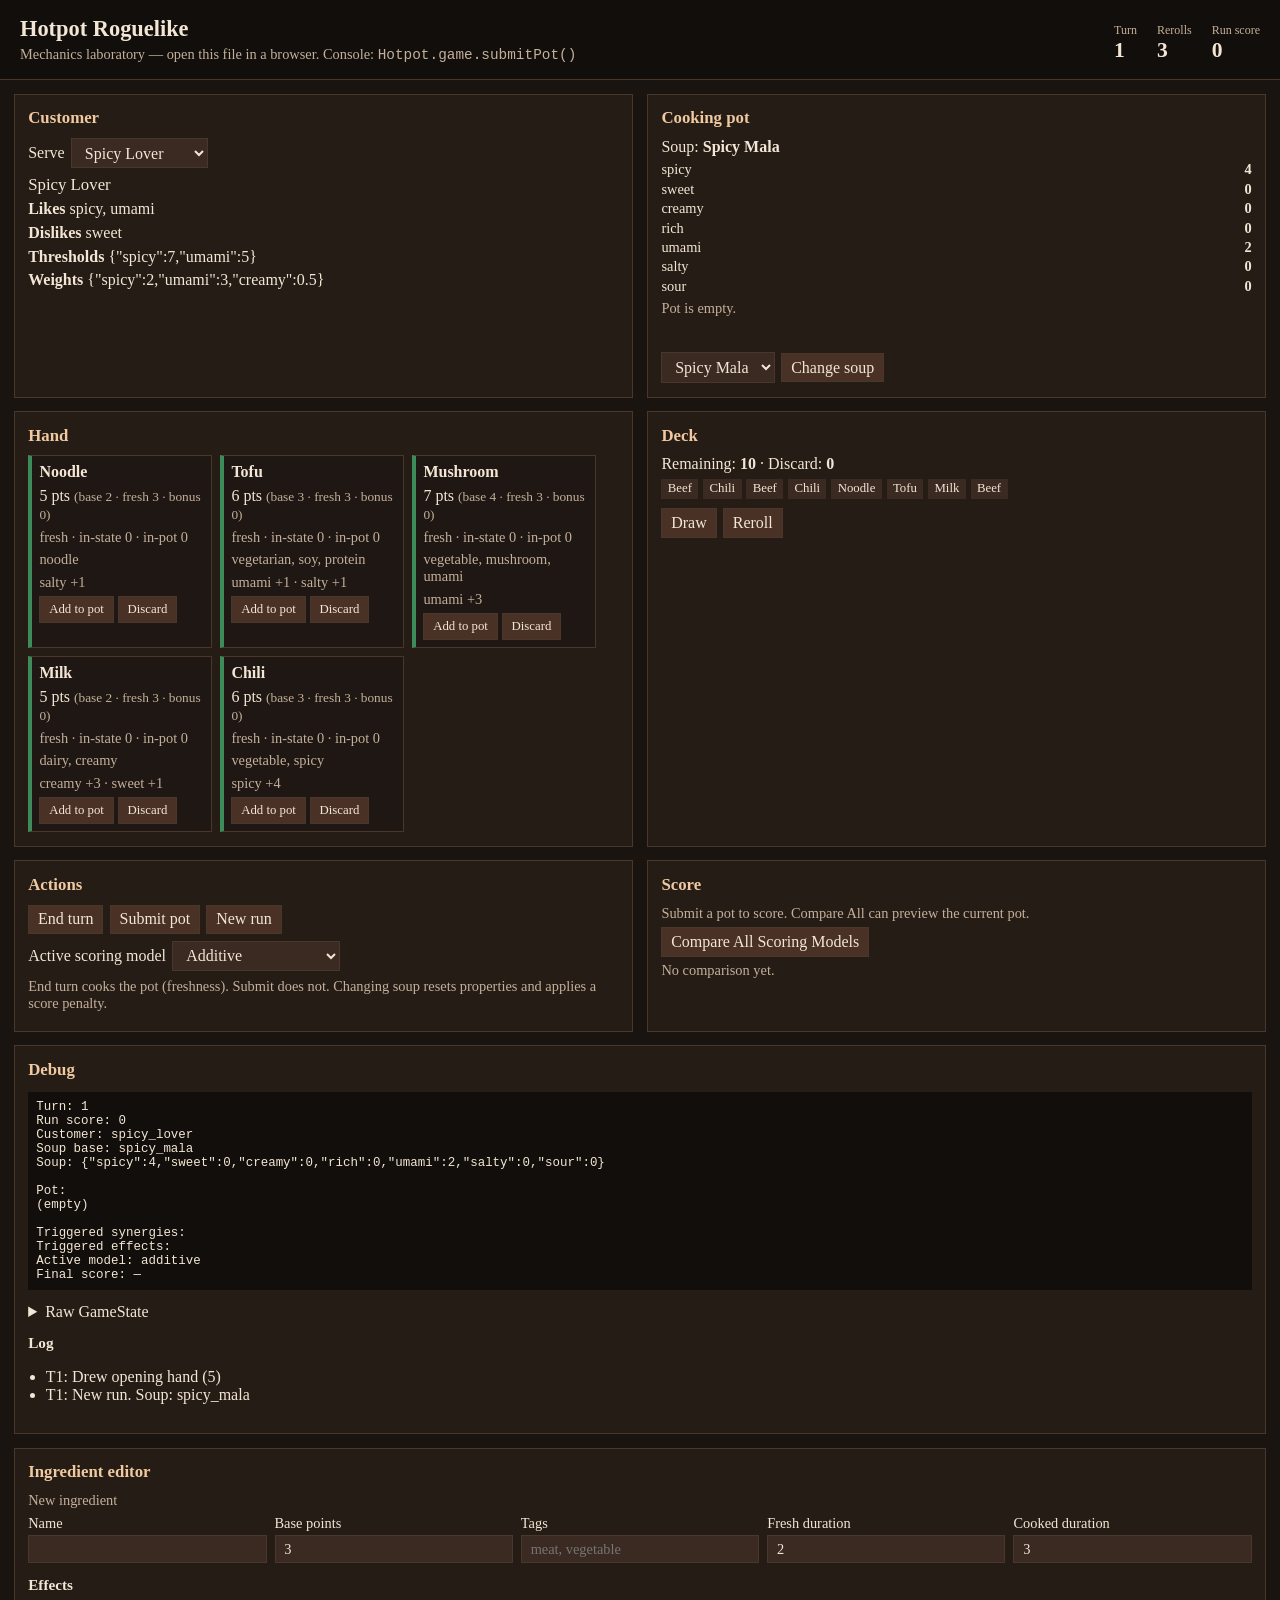
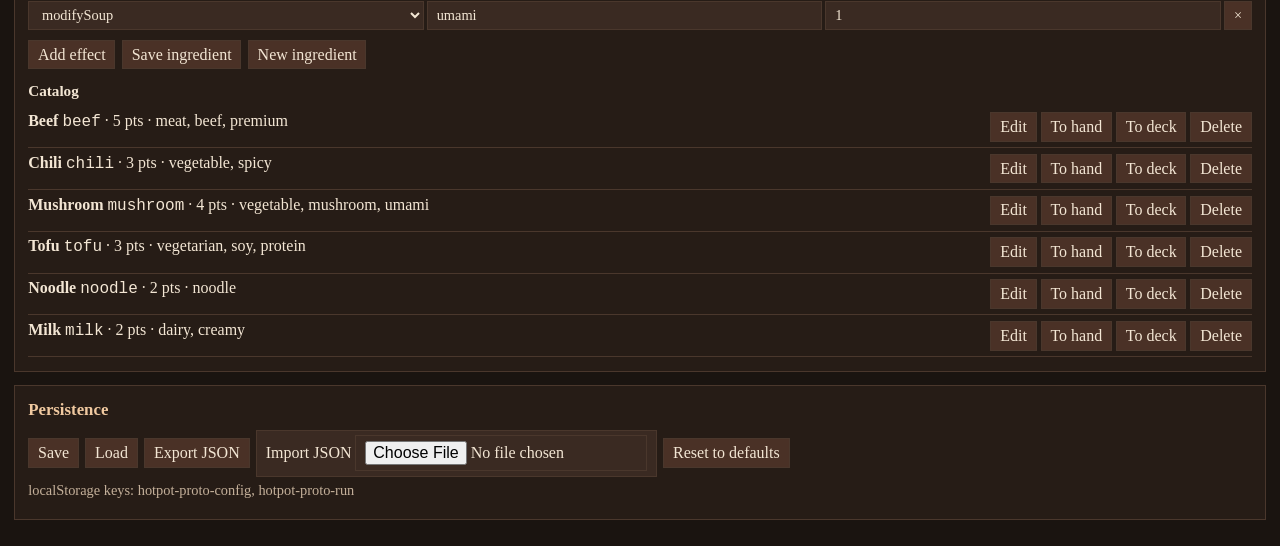
==== index.html @ 22c3cfd8 "Add vanilla HTML/JS hotpot mechanics prototype. Includes scoring, freshness, synergies, editor, and " ====
<!DOCTYPE html>
<html lang="en">
<head>
  <meta charset="UTF-8">
  <meta name="viewport" content="width=device-width, initial-scale=1">
  <title>Hotpot Roguelike — Mechanics Lab</title>
  <link rel="stylesheet" href="css/main.css">
</head>
<body>
  <header class="top">
    <div>
      <h1>Hotpot Roguelike</h1>
      <p class="sub">Mechanics laboratory — open this file in a browser. Console: <code>Hotpot.game.submitPot()</code></p>
    </div>
    <dl class="hud">
      <div><dt>Turn</dt><dd id="hud-turn">1</dd></div>
      <div><dt>Rerolls</dt><dd id="hud-rerolls">3</dd></div>
      <div><dt>Run score</dt><dd id="hud-score">0</dd></div>
    </dl>
  </header>

  <main id="app">
    <section>
      <h2>Customer</h2>
      <label class="inline">Serve
        <select id="customer-select"></select>
      </label>
      <div id="customer-body"></div>
    </section>

    <section>
      <h2>Cooking pot</h2>
      <p>Soup: <strong id="soup-name">—</strong></p>
      <div id="soup-stats" class="stats"></div>
      <div id="pot-cards" class="cards"></div>
      <div class="row">
        <select id="soup-select"></select>
        <button type="button" data-action="change-soup">Change soup</button>
      </div>
    </section>

    <section>
      <h2>Hand</h2>
      <div id="hand-cards" class="cards"></div>
    </section>

    <section>
      <h2>Deck</h2>
      <p>Remaining: <strong id="deck-count">0</strong> · Discard: <strong id="discard-count">0</strong></p>
      <div id="deck-preview" class="chips"></div>
      <div class="row">
        <button type="button" data-action="draw">Draw</button>
        <button type="button" data-action="reroll">Reroll</button>
      </div>
    </section>

    <section>
      <h2>Actions</h2>
      <div class="row">
        <button type="button" data-action="end-turn">End turn</button>
        <button type="button" data-action="submit">Submit pot</button>
        <button type="button" data-action="new-run">New run</button>
      </div>
      <label class="inline">Active scoring model
        <select id="model-select"></select>
      </label>
      <p class="hint">End turn cooks the pot (freshness). Submit does not. Changing soup resets properties and applies a score penalty.</p>
    </section>

    <section>
      <h2>Score</h2>
      <div id="score-body"></div>
      <button type="button" data-action="compare-all">Compare All Scoring Models</button>
      <div id="compare-body"></div>
    </section>

    <section class="wide">
      <h2>Debug</h2>
      <div id="debug-body"></div>
    </section>

    <section class="wide">
      <h2>Ingredient editor</h2>
      <p id="editor-status" class="hint"></p>
      <div class="editor-grid">
        <input id="ing-id" type="hidden">
        <label>Name <input id="ing-name" type="text"></label>
        <label>Base points <input id="ing-points" type="number" value="3"></label>
        <label>Tags <input id="ing-tags" type="text" placeholder="meat, vegetable"></label>
        <label>Fresh duration <input id="ing-fresh" type="number" value="2"></label>
        <label>Cooked duration <input id="ing-cooked" type="number" value="3"></label>
      </div>
      <h3>Effects</h3>
      <div id="effect-rows"></div>
      <div class="row">
        <button type="button" data-action="add-effect">Add effect</button>
        <button type="button" data-action="save-ing">Save ingredient</button>
        <button type="button" data-action="clear-ing">New ingredient</button>
      </div>
      <h3>Catalog</h3>
      <div id="catalog-list"></div>
    </section>

    <section class="wide">
      <h2>Persistence</h2>
      <div class="row">
        <button type="button" data-action="save">Save</button>
        <button type="button" data-action="load">Load</button>
        <button type="button" data-action="export">Export JSON</button>
        <label class="file">Import JSON <input id="import-file" type="file" accept="application/json,.json"></label>
        <button type="button" data-action="reset-data">Reset to defaults</button>
      </div>
      <p id="persist-status" class="hint">localStorage keys: hotpot-proto-config, hotpot-proto-run</p>
    </section>
  </main>

  <script src="js/namespace.js"></script>
  <script src="js/default-config.js"></script>
  <script src="js/config.js"></script>
  <script src="js/state.js"></script>
  <script src="js/freshness.js"></script>
  <script src="js/effects.js"></script>
  <script src="js/synergies.js"></script>
  <script src="js/scoring.js"></script>
  <script src="js/game.js"></script>
  <script src="js/persist.js"></script>
  <script src="js/editor.js"></script>
  <script src="js/ui.js"></script>
  <script src="js/main.js"></script>
</body>
</html>
---- css/main.css ----
:root {
  --bg: #1a1410;
  --panel: #261c16;
  --ink: #f3e6d4;
  --muted: #c4b09a;
  --line: #4a372c;
  --accent: #e35d2a;
  --fresh: #3d8b5a;
  --cooked: #c47b22;
  --spoiled: #8a4450;
}

* { box-sizing: border-box; }

body {
  margin: 0;
  font-family: Georgia, "Times New Roman", serif;
  background: var(--bg);
  color: var(--ink);
}

code { font-family: Consolas, "Courier New", monospace; }

.top {
  display: flex;
  justify-content: space-between;
  gap: 1rem;
  align-items: flex-end;
  padding: 1rem 1.25rem;
  border-bottom: 1px solid var(--line);
  background: #120e0b;
}

h1 { margin: 0; font-size: 1.4rem; }
.sub { margin: 0.25rem 0 0; color: var(--muted); font-size: 0.9rem; }

.hud {
  display: flex;
  gap: 1.25rem;
  margin: 0;
}
.hud dt { font-size: 0.75rem; color: var(--muted); }
.hud dd { margin: 0; font-size: 1.35rem; font-weight: bold; }

#app {
  display: grid;
  grid-template-columns: 1fr 1fr;
  gap: 0.85rem;
  padding: 0.85rem;
}

section {
  background: var(--panel);
  border: 1px solid var(--line);
  padding: 0.85rem;
}

section.wide { grid-column: 1 / -1; }

h2 { margin: 0 0 0.6rem; font-size: 1.05rem; color: #f0c9a0; }
h3 { margin: 0.8rem 0 0.4rem; font-size: 0.95rem; }

p { margin: 0.35rem 0; }
.lede { font-size: 1.05rem; }
.hint, .empty, .meta, .tags, .effects { color: var(--muted); font-size: 0.9rem; }
.pts small { color: var(--muted); font-weight: normal; }

.row { display: flex; flex-wrap: wrap; gap: 0.4rem; margin-top: 0.6rem; align-items: center; }
.inline { display: flex; gap: 0.4rem; align-items: center; margin: 0.4rem 0; }

button, select, input, .file {
  font: inherit;
  color: var(--ink);
  background: #3a2a22;
  border: 1px solid var(--line);
  padding: 0.3rem 0.55rem;
}

button { cursor: pointer; background: #4a3126; }
button:hover { background: #5c3c2e; }

.cards { display: flex; flex-wrap: wrap; gap: 0.5rem; min-height: 3rem; }
.card {
  width: 11.5rem;
  border: 1px solid var(--line);
  padding: 0.45rem;
  background: #1f1713;
}
.card header { font-weight: bold; }
.card-actions { display: flex; gap: 0.25rem; margin-top: 0.35rem; }
.card-actions button { font-size: 0.8rem; }

.freshness-fresh { border-left: 4px solid var(--fresh); }
.freshness-cooked { border-left: 4px solid var(--cooked); }
.freshness-spoiled { border-left: 4px solid var(--spoiled); }

.stats, .compare-card { display: grid; gap: 0.15rem; }
.stat { display: flex; justify-content: space-between; gap: 0.5rem; font-size: 0.9rem; }
.chips { display: flex; flex-wrap: wrap; gap: 0.3rem; }
.chip { background: #3a2a22; padding: 0.15rem 0.4rem; font-size: 0.8rem; }

.compare-grid {
  display: grid;
  grid-template-columns: repeat(auto-fit, minmax(12rem, 1fr));
  gap: 0.5rem;
  margin-top: 0.5rem;
}
.compare-card { border: 1px solid var(--line); padding: 0.5rem; background: #1f1713; }
.compare-card h3 { margin: 0 0 0.3rem; }

.editor-grid {
  display: grid;
  grid-template-columns: repeat(auto-fit, minmax(12rem, 1fr));
  gap: 0.5rem;
}
.editor-grid label, .effect-row { display: flex; flex-direction: column; gap: 0.2rem; font-size: 0.9rem; }
.effect-row { flex-direction: row; align-items: center; margin: 0.25rem 0; }
.effect-row input, .effect-row select { flex: 1; }

.catalog-row {
  display: flex;
  justify-content: space-between;
  gap: 0.5rem;
  flex-wrap: wrap;
  padding: 0.35rem 0;
  border-bottom: 1px solid var(--line);
}
.row-actions { display: flex; gap: 0.25rem; flex-wrap: wrap; }

.log { max-height: 12rem; overflow: auto; padding-left: 1.1rem; }
pre {
  white-space: pre-wrap;
  font-size: 0.78rem;
  background: #120e0b;
  padding: 0.5rem;
  overflow: auto;
  max-height: 18rem;
}

@media (max-width: 900px) {
  #app { grid-template-columns: 1fr; }
  .top { flex-direction: column; align-items: flex-start; }
}
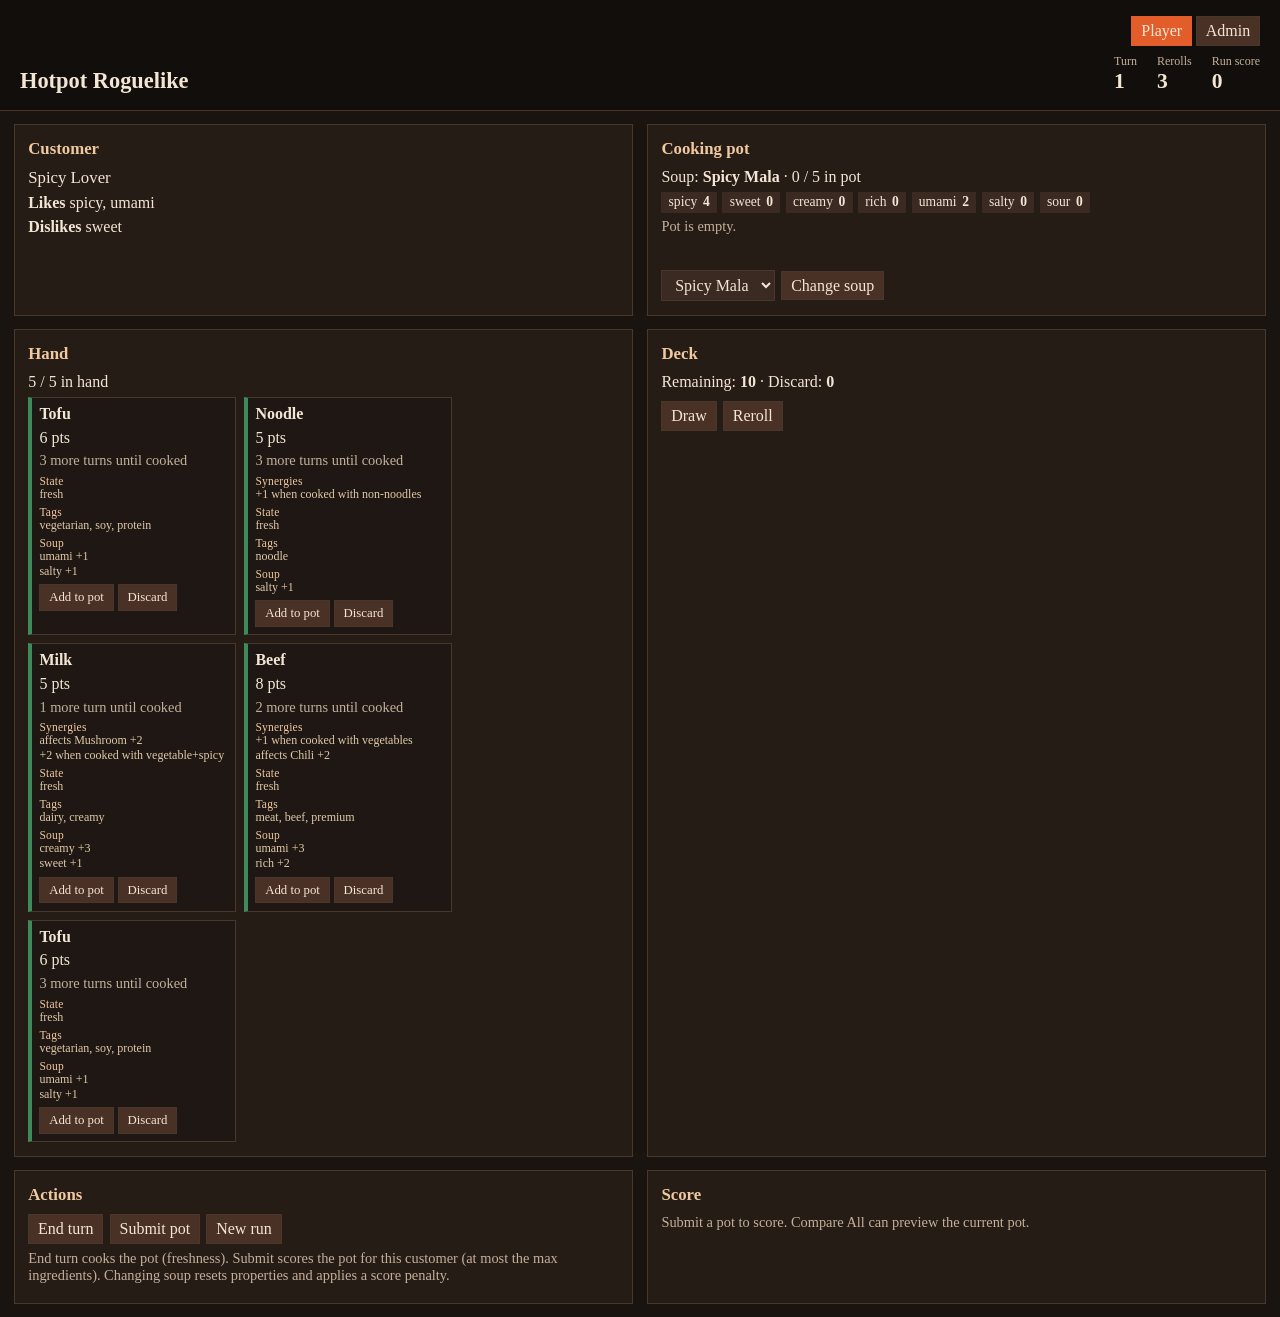
==== commit 090c8a0c: "New updates" ====
--- a/index.html
+++ b/index.html
@@ -6,23 +6,29 @@
   <title>Hotpot Roguelike — Mechanics Lab</title>
   <link rel="stylesheet" href="css/main.css">
 </head>
-<body>
+<body data-view="player">
   <header class="top">
     <div>
       <h1>Hotpot Roguelike</h1>
-      <p class="sub">Mechanics laboratory — open this file in a browser. Console: <code>Hotpot.game.submitPot()</code></p>
+      <p class="sub admin-only">Mechanics laboratory — open this file in a browser. Console: <code>Hotpot.game.submitPot()</code></p>
     </div>
-    <dl class="hud">
-      <div><dt>Turn</dt><dd id="hud-turn">1</dd></div>
-      <div><dt>Rerolls</dt><dd id="hud-rerolls">3</dd></div>
-      <div><dt>Run score</dt><dd id="hud-score">0</dd></div>
-    </dl>
+    <div class="header-right">
+      <div class="view-toggle" role="group" aria-label="View">
+        <button type="button" data-action="set-view" data-id="player">Player</button>
+        <button type="button" data-action="set-view" data-id="admin">Admin</button>
+      </div>
+      <dl class="hud">
+        <div><dt>Turn</dt><dd id="hud-turn">1</dd></div>
+        <div><dt>Rerolls</dt><dd id="hud-rerolls">3</dd></div>
+        <div><dt>Run score</dt><dd id="hud-score">0</dd></div>
+      </dl>
+    </div>
   </header>
 
   <main id="app">
     <section>
       <h2>Customer</h2>
-      <label class="inline">Serve
+      <label class="inline admin-only">Serve
         <select id="customer-select"></select>
       </label>
       <div id="customer-body"></div>
@@ -30,7 +36,7 @@
 
     <section>
       <h2>Cooking pot</h2>
-      <p>Soup: <strong id="soup-name">—</strong></p>
+      <p>Soup: <strong id="soup-name">—</strong> · <span id="pot-count">0 / 5 in pot</span></p>
       <div id="soup-stats" class="stats"></div>
       <div id="pot-cards" class="cards"></div>
       <div class="row">
@@ -41,13 +47,14 @@
 
     <section>
       <h2>Hand</h2>
+      <p><span id="hand-count">0 / 5 in hand</span></p>
       <div id="hand-cards" class="cards"></div>
     </section>
 
     <section>
       <h2>Deck</h2>
       <p>Remaining: <strong id="deck-count">0</strong> · Discard: <strong id="discard-count">0</strong></p>
-      <div id="deck-preview" class="chips"></div>
+      <div id="deck-preview" class="chips admin-only"></div>
       <div class="row">
         <button type="button" data-action="draw">Draw</button>
         <button type="button" data-action="reroll">Reroll</button>
@@ -61,25 +68,32 @@
         <button type="button" data-action="submit">Submit pot</button>
         <button type="button" data-action="new-run">New run</button>
       </div>
-      <label class="inline">Active scoring model
+      <p id="submit-status" class="hint"></p>
+      <label class="inline admin-only">Max submit ingredients
+        <input id="max-submit" type="number" min="1" step="1" value="5">
+      </label>
+      <label class="inline admin-only">Max cards in hand
+        <input id="max-hand" type="number" min="1" step="1" value="5">
+      </label>
+      <label class="inline admin-only">Active scoring model
         <select id="model-select"></select>
       </label>
-      <p class="hint">End turn cooks the pot (freshness). Submit does not. Changing soup resets properties and applies a score penalty.</p>
+      <p class="hint">End turn cooks the pot (freshness). Submit scores the pot for this customer (at most the max ingredients). Changing soup resets properties and applies a score penalty.</p>
     </section>
 
     <section>
       <h2>Score</h2>
       <div id="score-body"></div>
-      <button type="button" data-action="compare-all">Compare All Scoring Models</button>
-      <div id="compare-body"></div>
-    </section>
-
-    <section class="wide">
+      <button type="button" class="admin-only" data-action="compare-all">Compare All Scoring Models</button>
+      <div id="compare-body" class="admin-only"></div>
+    </section>
+
+    <section class="wide admin-only">
       <h2>Debug</h2>
       <div id="debug-body"></div>
     </section>
 
-    <section class="wide">
+    <section class="wide admin-only">
       <h2>Ingredient editor</h2>
       <p id="editor-status" class="hint"></p>
       <div class="editor-grid">
@@ -89,6 +103,7 @@
         <label>Tags <input id="ing-tags" type="text" placeholder="meat, vegetable"></label>
         <label>Fresh duration <input id="ing-fresh" type="number" value="2"></label>
         <label>Cooked duration <input id="ing-cooked" type="number" value="3"></label>
+        <label>Overcooked duration <input id="ing-overcooked" type="number" value="2"></label>
       </div>
       <h3>Effects</h3>
       <div id="effect-rows"></div>
@@ -101,7 +116,88 @@
       <div id="catalog-list"></div>
     </section>
 
-    <section class="wide">
+    <section class="wide admin-only">
+      <h2>Synergy editor</h2>
+      <p id="synergy-status" class="hint"></p>
+      <p id="synergy-readout" class="lede"></p>
+      <dl id="synergy-values" class="syn-values">
+        <div><dt>When it fires</dt><dd id="syn-val-trigger">—</dd></div>
+        <div><dt id="syn-dt-a">Members</dt><dd id="syn-val-a">—</dd></div>
+        <div><dt id="syn-dt-b">Who is affected</dt><dd id="syn-val-b">—</dd></div>
+        <div><dt id="syn-dt-boost">Who gets the bonus</dt><dd id="syn-val-boost">—</dd></div>
+        <div><dt>Effect</dt><dd id="syn-val-then">—</dd></div>
+      </dl>
+      <div id="synergy-list"></div>
+      <div class="editor-grid">
+        <input id="syn-id" type="hidden">
+        <label>Name <input id="syn-name" type="text"></label>
+        <label>Rule type
+          <select id="syn-shape">
+            <option value="compliments">Combo / compliments (all members of the combo)</option>
+            <option value="when">If present (tag(s) or ingredient unlocks the effect)</option>
+          </select>
+        </label>
+        <label>When it fires
+          <select id="syn-trigger">
+            <option value="onSubmit">When the pot is submitted</option>
+            <option value="onEndTurn">At the end of the turn</option>
+            <option value="onAddToPot">When something is added to the pot</option>
+          </select>
+        </label>
+      </div>
+      <div id="syn-combo-wrap">
+        <h3>Members of this combo</h3>
+        <p class="hint">Fires when every member of this combo is in the pot (other ingredients are OK).</p>
+        <div id="syn-members"></div>
+        <div class="row">
+          <button type="button" data-action="add-syn-member">Add member</button>
+        </div>
+        <label id="syn-boost-wrap">Who gets the bonus
+          <select id="syn-boost">
+            <option value="all">All members</option>
+          </select>
+        </label>
+      </div>
+      <div id="syn-if-wrap" hidden>
+        <fieldset id="syn-side-a" class="syn-side" data-kind="ingredient">
+          <legend id="syn-legend-a">If the pot contains</legend>
+          <label>Kind
+            <select id="syn-a-kind" class="syn-kind" data-id="a">
+              <option value="ingredient">Ingredient</option>
+              <option value="tag">Tag</option>
+            </select>
+          </label>
+          <label class="syn-ing-field">Ingredient <select id="syn-a-ing"></select></label>
+          <label class="syn-tag-field">Tag <input id="syn-a-tag" type="text" placeholder="vegetable, spicy"></label>
+          <p class="syn-value" id="syn-a-readout"></p>
+        </fieldset>
+        <div id="syn-who-wrap" class="editor-grid">
+          <label>Who gets the effect
+            <select id="syn-who">
+              <option value="everyone">Everyone</option>
+              <option value="only">Only this tag</option>
+              <option value="except">Everyone except this tag</option>
+            </select>
+          </label>
+          <label id="syn-who-tag-wrap">Tag <input id="syn-who-tag" type="text" placeholder="vegetable, spicy"></label>
+        </div>
+      </div>
+      <h3>Effect</h3>
+      <p class="hint" id="syn-effect-hint">Points go to the combo members (or If-present targets). This amount is how many points.</p>
+      <div id="syn-effect-row"></div>
+      <div id="when-fields" class="editor-grid" hidden>
+        <label>Bonus per turn cooked <input id="syn-per-turn" type="number"></label>
+        <label>Turns until overcooked penalty <input id="syn-peak-turns" type="number"></label>
+        <label>Overcooked penalty per turn <input id="syn-after-peak" type="number"></label>
+      </div>
+      <div class="row">
+        <button type="button" data-action="save-syn">Save synergy</button>
+        <button type="button" data-action="clear-syn">New synergy</button>
+        <button type="button" data-action="delete-syn">Delete</button>
+      </div>
+    </section>
+
+    <section class="wide admin-only">
       <h2>Persistence</h2>
       <div class="row">
         <button type="button" data-action="save">Save</button>
--- a/css/main.css
+++ b/css/main.css
@@ -7,6 +7,7 @@
   --accent: #e35d2a;
   --fresh: #3d8b5a;
   --cooked: #c47b22;
+  --overcooked: #8a4e28;
   --spoiled: #8a4450;
 }
 
@@ -34,6 +35,37 @@
 h1 { margin: 0; font-size: 1.4rem; }
 .sub { margin: 0.25rem 0 0; color: var(--muted); font-size: 0.9rem; }
 
+.header-right { display: flex; flex-direction: column; align-items: flex-end; gap: 0.5rem; }
+.view-toggle { display: flex; gap: 0.25rem; }
+.view-toggle button[aria-pressed="true"] { background: var(--accent); border-color: var(--accent); }
+
+body[data-view="player"] .admin-only { display: none; }
+
+.syn-member { border: 1px solid var(--line); padding: 0.5rem; margin-top: 0.4rem; display: flex; flex-wrap: wrap; gap: 0.4rem; align-items: end; }
+.syn-member[data-kind="ingredient"] .syn-tag-field,
+.syn-member[data-kind="tag"] .syn-ing-field { display: none !important; }
+#syn-members { margin-bottom: 0.4rem; }
+#syn-combo-wrap, #syn-if-wrap { margin-top: 0.6rem; }
+#syn-boost-wrap { display: block; margin-top: 0.6rem; }
+.syn-side[data-kind="ingredient"] .syn-tag-field,
+.syn-side[data-kind="tag"] .syn-ing-field,
+.syn-side .syn-ing-field[hidden],
+.syn-side .syn-tag-field[hidden] { display: none !important; }
+.syn-side select, .syn-side input, #syn-effect-row select, #syn-effect-row input {
+  min-width: 7rem;
+}
+.syn-value { margin: 0.35rem 0 0; color: var(--ink); font-size: 0.9rem; }
+.syn-values {
+  display: grid;
+  grid-template-columns: repeat(auto-fit, minmax(10rem, 1fr));
+  gap: 0.4rem 0.8rem;
+  margin: 0.4rem 0 0.8rem;
+}
+.syn-values div { display: flex; flex-direction: column; gap: 0.1rem; }
+.syn-values dt { font-size: 0.75rem; color: var(--muted); }
+.syn-values dd { margin: 0; }
+#submit-status.warn { color: #e8b089; }
+
 .hud {
   display: flex;
   gap: 1.25rem;
@@ -62,7 +94,11 @@
 
 p { margin: 0.35rem 0; }
 .lede { font-size: 1.05rem; }
-.hint, .empty, .meta, .tags, .effects { color: var(--muted); font-size: 0.9rem; }
+.hint, .empty, .meta, .tags, .effects, .cook-eta { color: var(--muted); font-size: 0.9rem; }
+.syn-line { margin: 0.2rem 0 0; color: #e0c9a8; font-size: 0.78rem; line-height: 1.3; }
+.card-syns, .card-sec { margin: 0.25rem 0 0; overflow: visible; }
+.card-syns-h, .card-sec-h { margin: 0.2rem 0 0; font-size: 0.72rem; color: #f0c9a0; letter-spacing: 0.02em; }
+.card-syns-i, .card-sec-i { margin: 0; font-size: 0.75rem; color: #e0c9a8; line-height: 1.25; }
 .pts small { color: var(--muted); font-weight: normal; }
 
 .row { display: flex; flex-wrap: wrap; gap: 0.4rem; margin-top: 0.6rem; align-items: center; }
@@ -79,9 +115,12 @@
 button { cursor: pointer; background: #4a3126; }
 button:hover { background: #5c3c2e; }
 
-.cards { display: flex; flex-wrap: wrap; gap: 0.5rem; min-height: 3rem; }
+.cards { display: flex; flex-wrap: wrap; gap: 0.5rem; min-height: 3rem; overflow: visible; }
 .card {
-  width: 11.5rem;
+  width: 13rem;
+  min-width: 13rem;
+  height: auto;
+  overflow: visible;
   border: 1px solid var(--line);
   padding: 0.45rem;
   background: #1f1713;
@@ -92,10 +131,28 @@
 
 .freshness-fresh { border-left: 4px solid var(--fresh); }
 .freshness-cooked { border-left: 4px solid var(--cooked); }
+.freshness-overcooked { border-left: 4px solid var(--overcooked); }
 .freshness-spoiled { border-left: 4px solid var(--spoiled); }
 
-.stats, .compare-card { display: grid; gap: 0.15rem; }
+.compare-card { display: grid; gap: 0.15rem; }
 .stat { display: flex; justify-content: space-between; gap: 0.5rem; font-size: 0.9rem; }
+
+#soup-stats {
+  display: flex;
+  flex-wrap: wrap;
+  gap: 0.35rem;
+}
+#soup-stats .stat {
+  display: inline-flex;
+  align-items: baseline;
+  justify-content: flex-start;
+  gap: 0.35rem;
+  width: auto;
+  background: #3a2a22;
+  padding: 0.15rem 0.45rem;
+  font-size: 0.85rem;
+}
+
 .chips { display: flex; flex-wrap: wrap; gap: 0.3rem; }
 .chip { background: #3a2a22; padding: 0.15rem 0.4rem; font-size: 0.8rem; }
 
@@ -116,6 +173,7 @@
 .editor-grid label, .effect-row { display: flex; flex-direction: column; gap: 0.2rem; font-size: 0.9rem; }
 .effect-row { flex-direction: row; align-items: center; margin: 0.25rem 0; }
 .effect-row input, .effect-row select { flex: 1; }
+.effect-row .fx-property[hidden] { display: none !important; }
 
 .catalog-row {
   display: flex;
@@ -140,4 +198,6 @@
 @media (max-width: 900px) {
   #app { grid-template-columns: 1fr; }
   .top { flex-direction: column; align-items: flex-start; }
-}
+  .header-right { align-items: flex-start; }
+  .syn-sides { grid-template-columns: 1fr; }
+}
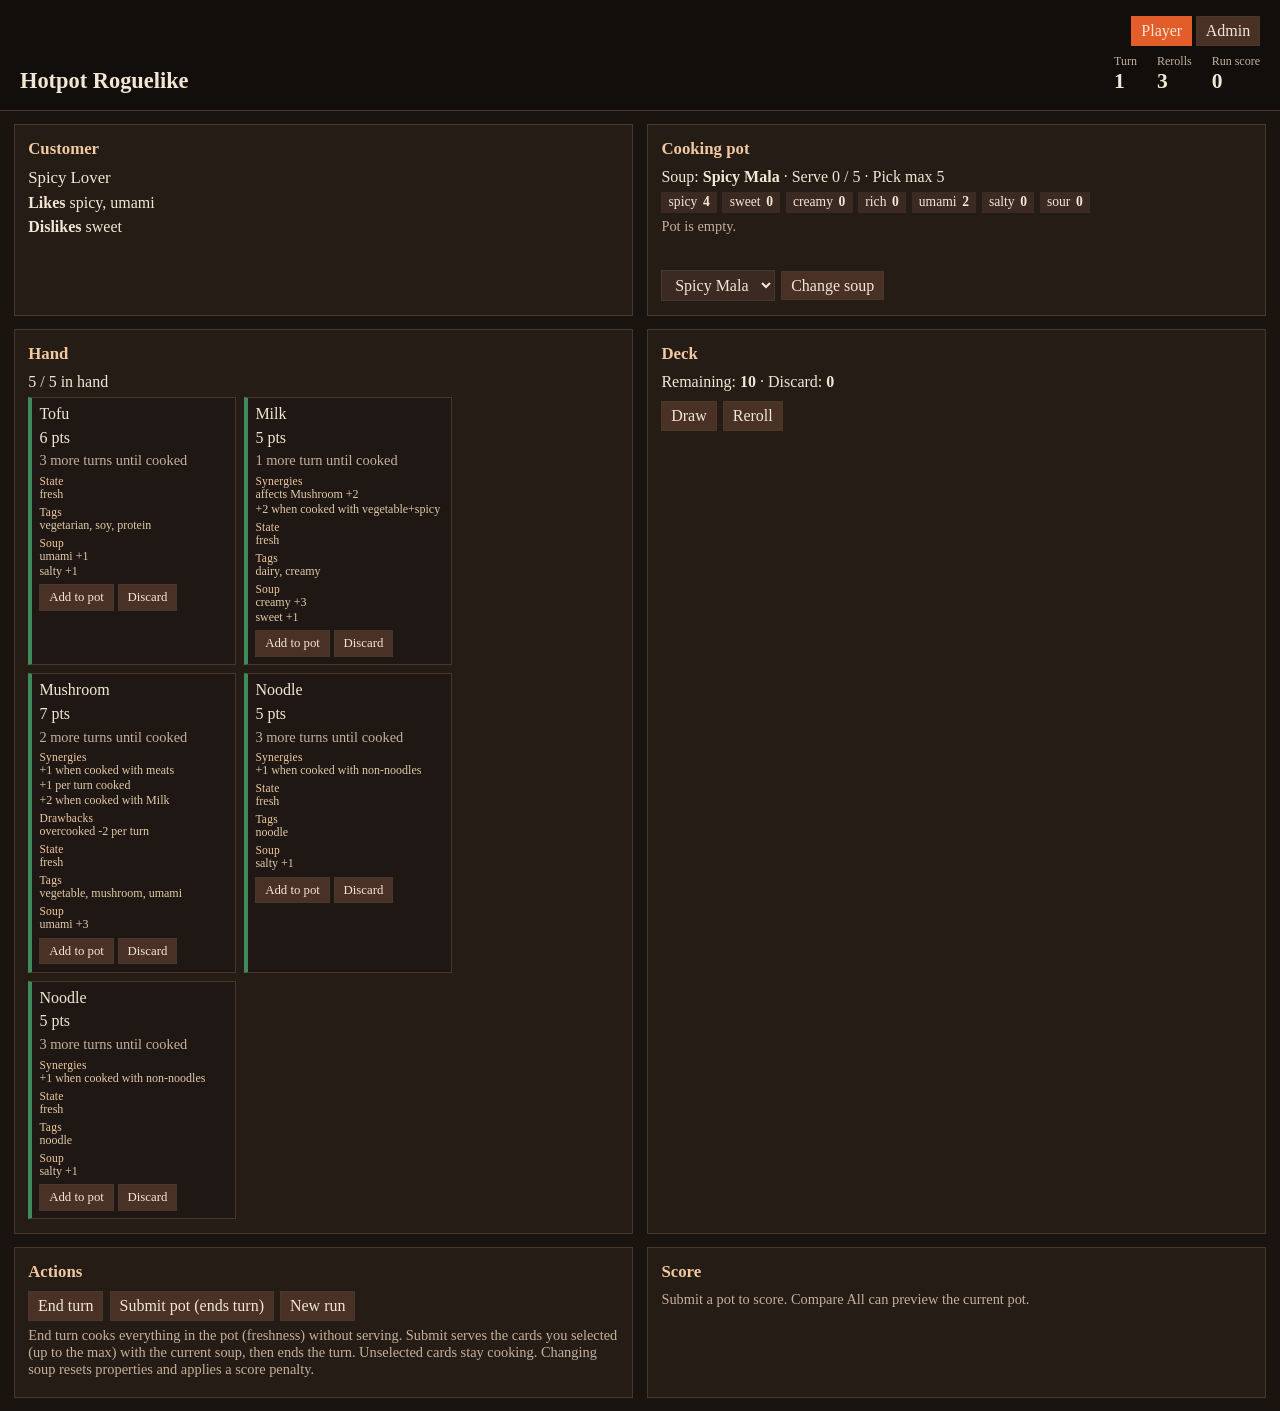
==== commit 4c2035ed: "Updates" ====
--- a/index.html
+++ b/index.html
@@ -36,7 +36,7 @@
 
     <section>
       <h2>Cooking pot</h2>
-      <p>Soup: <strong id="soup-name">—</strong> · <span id="pot-count">0 / 5 in pot</span></p>
+      <p>Soup: <strong id="soup-name">—</strong> · <span id="pot-count">Serve 0 / —</span> · <span id="serve-instruction">Pick max —</span></p>
       <div id="soup-stats" class="stats"></div>
       <div id="pot-cards" class="cards"></div>
       <div class="row">
@@ -65,7 +65,7 @@
       <h2>Actions</h2>
       <div class="row">
         <button type="button" data-action="end-turn">End turn</button>
-        <button type="button" data-action="submit">Submit pot</button>
+        <button type="button" data-action="submit">Submit pot (ends turn)</button>
         <button type="button" data-action="new-run">New run</button>
       </div>
       <p id="submit-status" class="hint"></p>
@@ -78,7 +78,7 @@
       <label class="inline admin-only">Active scoring model
         <select id="model-select"></select>
       </label>
-      <p class="hint">End turn cooks the pot (freshness). Submit scores the pot for this customer (at most the max ingredients). Changing soup resets properties and applies a score penalty.</p>
+      <p class="hint">End turn cooks everything in the pot (freshness) without serving. Submit serves the cards you selected (up to the max) with the current soup, then ends the turn. Unselected cards stay cooking. Changing soup resets properties and applies a score penalty.</p>
     </section>
 
     <section>
--- a/css/main.css
+++ b/css/main.css
@@ -125,7 +125,8 @@
   padding: 0.45rem;
   background: #1f1713;
 }
-.card header { font-weight: bold; }
+.card.serve-on { background: #2a2218; box-shadow: inset 0 0 0 1px var(--accent); }
+.card .serve-toggle[aria-pressed="true"] { background: var(--accent); border-color: var(--accent); }
 .card-actions { display: flex; gap: 0.25rem; margin-top: 0.35rem; }
 .card-actions button { font-size: 0.8rem; }
 
